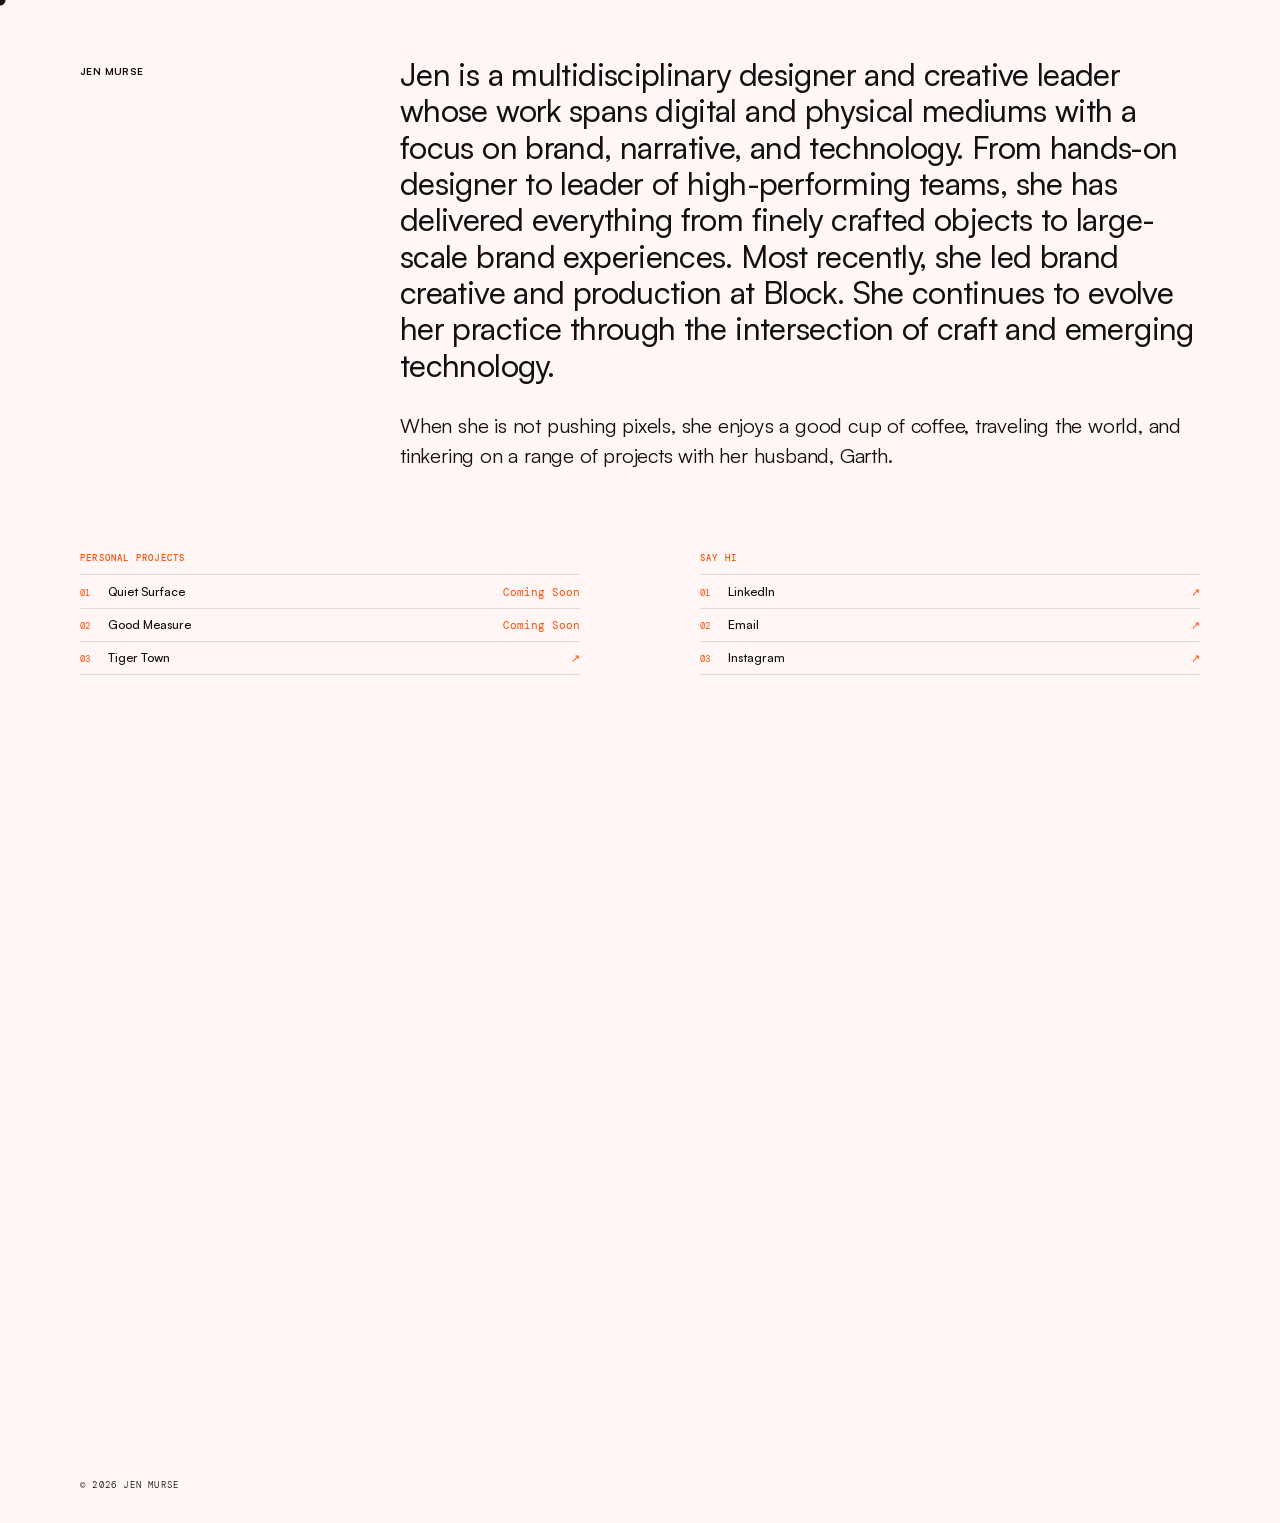
==== index.html @ f643391f "replace Good Measure link with Coming Soon Co-Authored-By: Claude Sonnet 4.6 <noreply@anthropic.com>" ====
<!DOCTYPE html>
<html lang="en">
<head>
  <meta charset="UTF-8">
  <meta name="viewport" content="width=device-width, initial-scale=1.0">
  <title>Jen Murse</title>
  <meta name="description" content="Jen Murse is a multidisciplinary designer and creative leader whose work spans digital and physical mediums with a focus on brand, narrative, and technology.">
  <meta property="og:title" content="Jen Murse - Multidisciplinary Designer & Creative Leader">
  <meta property="og:description" content="Multidisciplinary designer and creative leader whose work spans digital and physical mediums with a focus on brand, narrative, and technology.">
  <meta property="og:type" content="website">
  <meta property="og:image" content="https://jenmurse.com/OG_image_jen_murse.png">
  <meta property="og:image:width" content="1200">
  <meta property="og:image:height" content="630">
  <meta name="twitter:card" content="summary_large_image">
  <meta name="twitter:image" content="https://jenmurse.com/OG_image_jen_murse.png">
  <link rel="icon" type="image/svg+xml" href="/favicon.svg">
  <link rel="preconnect" href="https://fonts.googleapis.com">
  <link rel="preconnect" href="https://fonts.gstatic.com" crossorigin>
  <link href="https://fonts.googleapis.com/css2?family=DM+Sans:opsz,wght@9..40,300;9..40,400;9..40,500;9..40,700&family=DM+Mono:wght@400&display=swap" rel="stylesheet">
  <link href="https://api.fontshare.com/v2/css?f[]=satoshi@300,400,500,700&display=swap" rel="stylesheet">
  <link rel="stylesheet" href="/styles.css">
</head>
<body>

  <div id="cursor" aria-hidden="true"></div>

  <div class="page">

    <section class="hero-grid" aria-label="About">

      <div class="hero-left">
        <a href="/" class="wordmark" aria-label="Jen Murse — home">Jen Murse</a>
      </div>

      <div class="hero-right">
        <p class="hero-primary">Jen is a multidisciplinary designer and creative leader whose work spans digital and physical mediums with a focus on brand, narrative, and technology. From hands-on designer to leader of high-performing teams, she has delivered everything from finely crafted objects to large-scale brand experiences. Most recently, she led brand creative and production at <a href="https://block.xyz/" target="_blank" rel="noopener">Block</a>. She continues to evolve her practice through the intersection of craft and emerging technology.</p>
        <p class="hero-secondary">When she is not pushing pixels, she enjoys a good cup of coffee, traveling the world, and tinkering on a range of projects with her husband, Garth.</p>
      </div>

    </section>

    <div class="below-hero">

    <div class="list-grid" role="navigation" aria-label="Site sections">

      <div>
        <p class="list-label">Personal Projects</p>
        <hr class="div">
        <div class="li"><span class="n">01</span><span class="t">Quiet Surface</span><span class="s">Coming Soon</span></div>
        <div class="li"><span class="n">02</span><span class="t">Good Measure</span><span class="s">Coming Soon</span></div>
        <a class="li" href="https://www.tigertownlab.com/" target="_blank" rel="noopener"><span class="n">03</span><span class="t">Tiger Town</span><span class="s">↗</span></a>
      </div>

      <div>
        <p class="list-label">Say Hi</p>
        <hr class="div">
        <a class="li" href="https://www.linkedin.com/in/jenmurse/" target="_blank" rel="noopener"><span class="n">01</span><span class="t">LinkedIn</span><span class="s">↗</span></a>
        <a class="li" href="mailto:hello@jenmurse.com"><span class="n">02</span><span class="t">Email</span><span class="s">↗</span></a>
        <a class="li" href="https://www.instagram.com/jenmurse" target="_blank" rel="noopener"><span class="n">03</span><span class="t">Instagram</span><span class="s">↗</span></a>
      </div>

    </div>

    <div class="vid-block">
      <div class="vid-wrap" id="vid-wrap">

        <video id="vid" autoplay muted loop playsinline aria-hidden="true">
          <source src="jen-sizzle-2026.mp4" type="video/mp4">
        </video>

        <span class="vid-icon" id="vid-icon" aria-hidden="true"></span>

        <div class="vid-controls" aria-label="Video controls">
          <button class="vid-btn" id="btn-restart" aria-label="Restart video">↺ restart</button>
          <button class="vid-btn" id="btn-pause" aria-label="Pause video">pause</button>
        </div>

      </div>
    </div>

    </div>

    <footer>
      <span>© 2026 Jen Murse</span>
    </footer>

  </div>

  <script src="/main.js"></script>
</body>
</html>
---- styles.css ----
/* ── LOCAL FONT FALLBACKS ────────────────────────────── */
@font-face {
  font-family: 'Satoshi';
  src: url('/fonts/Satoshi/WEB/fonts/Satoshi-Variable.woff2') format('woff2'),
       url('/fonts/Satoshi/WEB/fonts/Satoshi-Variable.woff') format('woff');
  font-weight: 300 900;
  font-style: normal;
  font-display: swap;
}

@font-face {
  font-family: 'DM Sans';
  src: url('/fonts/DM_Sans/DMSans-VariableFont_opsz,wght.ttf') format('truetype');
  font-weight: 100 1000;
  font-style: normal;
  font-display: swap;
}

@font-face {
  font-family: 'DM Mono';
  src: url('/fonts/DM_Mono/DMMono-Regular.ttf') format('truetype');
  font-weight: 400;
  font-style: normal;
  font-display: swap;
}

/* ── THEME ───────────────────────────────────────────── */
:root {
  --bg:     #fff6f5;
  --text:   #111111;
  --accent: #ff4f00;
  --sub:    rgba(17,17,17,0.4);
  --border: rgba(17,17,17,0.12);
}

/* ── RESET ──────────────────────────────────────────── */
*, *::before, *::after { box-sizing: border-box; margin: 0; padding: 0; }

html {
  --font-sans: 'Satoshi', sans-serif;
  --font-mono: 'DM Mono', monospace;
  --w-scale:    0.75;
  --w-tracking: 0.04em;
  --w-weight:   700;
  --w-lh:       1.2;
  --h-scale:    0.95;
  --h-tracking: -0.02em;
  --h-weight:   450;
  --h-lh:       1.15;
  --s-scale:    1.2;
  --s-tracking: -0.01em;
  --s-weight:   400;
  --s-lh:       1.5;
  --list-scale:   0.9;
  --list-weight:  500;
  --label-scale:  1;
  --label-weight: 500;
  --copy-weight:  300;
}

body {
  background: var(--bg);
  color: var(--text);
  font-family: var(--font-sans);
  -webkit-font-smoothing: antialiased;
  cursor: none;
  min-height: 100vh;
  overflow-x: hidden;
}

a { color: inherit; text-decoration: none; }

/* ── CURSOR ─────────────────────────────────────────── */
#cursor {
  position: fixed;
  width: 11px; height: 11px;
  border-radius: 50%;
  background: var(--text);
  pointer-events: none;
  z-index: 9999;
  transform: translate(-50%, -50%);
  transition: background 0.18s, width 0.22s, height 0.22s;
}
#cursor.on-link {
  width: 32px; height: 32px;
  background: var(--accent);
  mix-blend-mode: multiply;
}

/* ── PAGE ───────────────────────────────────────────── */
.page {
  max-width: 1200px;
  margin: 0 auto;
  padding: 56px 40px 32px;
}

/* ── HERO GRID ──────────────────────────────────────── */
.hero-grid {
  display: grid;
  grid-template-columns: 240px 1fr;
  gap: 0 80px;
  align-items: start;
  margin-bottom: 80px;
}

.hero-left { padding-top: 0.1em; }

.wordmark {
  font-size: calc(0.85rem * var(--w-scale));
  font-weight: var(--w-weight);
  letter-spacing: var(--w-tracking);
  line-height: var(--w-lh);
  text-transform: uppercase;
}

.hero-right {
  display: flex;
  flex-direction: column;
  gap: 28px;
}

.hero-primary {
  font-size: calc(clamp(1.5rem, 2.6vw, 3rem) * var(--h-scale));
  font-weight: var(--h-weight);
  line-height: var(--h-lh);
  letter-spacing: var(--h-tracking);
}

.hero-secondary {
  font-size: calc(1.05rem * var(--s-scale));
  font-weight: var(--s-weight);
  line-height: var(--s-lh);
  letter-spacing: var(--s-tracking);
}

/* ── VIDEO (full-bleed) ─────────────────────────────── */
.vid-block { margin-top: 56px; }

.vid-wrap {
  position: relative;
  cursor: pointer;
  width: 100vw;
  left: 50%;
  transform: translateX(-50%);
}

.vid-wrap video {
  width: 100%;
  aspect-ratio: 16 / 9;
  display: block;
  object-fit: cover;
}

.vid-icon {
  position: absolute;
  top: 50%; left: 50%;
  transform: translate(-50%, -50%);
  font-family: var(--font-mono);
  font-size: 11px;
  letter-spacing: 0.12em;
  text-transform: uppercase;
  color: #fff;
  background: rgba(0,0,0,0.35);
  padding: 6px 12px;
  pointer-events: none;
  opacity: 0;
  transition: opacity 0.25s;
  z-index: 2;
}
.vid-icon.flash { opacity: 1; }

.vid-controls {
  position: absolute;
  bottom: 20px;
  right: 20px;
  display: flex;
  align-items: center;
  gap: 10px;
  opacity: 0;
  transition: opacity 0.25s;
  z-index: 3;
}
.vid-wrap:hover .vid-controls { opacity: 1; }

.vid-btn {
  font-family: var(--font-mono);
  font-size: 10px;
  letter-spacing: 0.12em;
  text-transform: uppercase;
  color: #fff;
  background: rgba(0,0,0,0.4);
  border: none;
  padding: 5px 10px;
  cursor: pointer;
  transition: background 0.15s;
  line-height: 1;
}
.vid-btn:hover { background: rgba(0,0,0,0.65); }

/* ── LISTS ──────────────────────────────────────────── */
.list-grid {
  display: grid;
  grid-template-columns: 1fr 1fr;
  gap: 0 120px;
  align-items: start;
}

.list-label {
  font-family: var(--font-mono);
  font-size: calc(0.58rem * var(--label-scale));
  font-weight: var(--label-weight);
  letter-spacing: 0.13em;
  text-transform: uppercase;
  color: var(--accent);
  margin-bottom: 10px;
}

hr.div {
  border: none;
  border-top: 1px solid var(--border);
  margin-bottom: 1px;
}

.li {
  display: flex;
  align-items: baseline;
  gap: 12px;
  padding: 8px 0;
  border-bottom: 1px solid var(--border);
}

.n {
  font-family: var(--font-mono);
  font-size: calc(0.57rem * var(--label-scale));
  color: var(--accent);
  min-width: 16px;
  flex-shrink: 0;
  transition: opacity 0.12s;
}

.t {
  font-size: calc(0.85rem * var(--list-scale));
  font-weight: var(--list-weight);
  flex: 1;
  transition: opacity 0.12s;
}

.s {
  font-family: var(--font-mono);
  font-size: calc(0.7rem * var(--label-scale));
  color: var(--accent);
  flex-shrink: 0;
}

a.li:hover .t,
a.li:hover .n,
a.li:hover .s { opacity: 0.6; }

/* ── FOOTER ─────────────────────────────────────────── */
footer {
  margin-top: 28px;
  display: flex;
}

footer span {
  font-family: var(--font-mono);
  font-size: calc(0.58rem * var(--label-scale));
  font-weight: var(--copy-weight);
  letter-spacing: 0.13em;
  text-transform: uppercase;
  color: var(--text);
}

/* ── MOBILE ─────────────────────────────────────────── */
@media (pointer: coarse) {
  #cursor { display: none; }
  body { cursor: auto; }
}

@media (max-width: 680px) {
  .page { padding: 28px 28px 48px; }
  .hero-grid {
    grid-template-columns: 1fr;
    gap: 40px 0;
    margin-bottom: 42px;
  }
  .hero-secondary {
    font-size: calc(1.05rem * var(--s-scale) * 0.77);
    line-height: 1.35;
  }
  .list-grid { grid-template-columns: 1fr; gap: 40px 0; }
  .below-hero { display: flex; flex-direction: column; }
  .vid-block { order: -1; margin-top: 0; }
  .list-grid { margin-top: 36px; }
  footer { margin-top: 44px; }
}
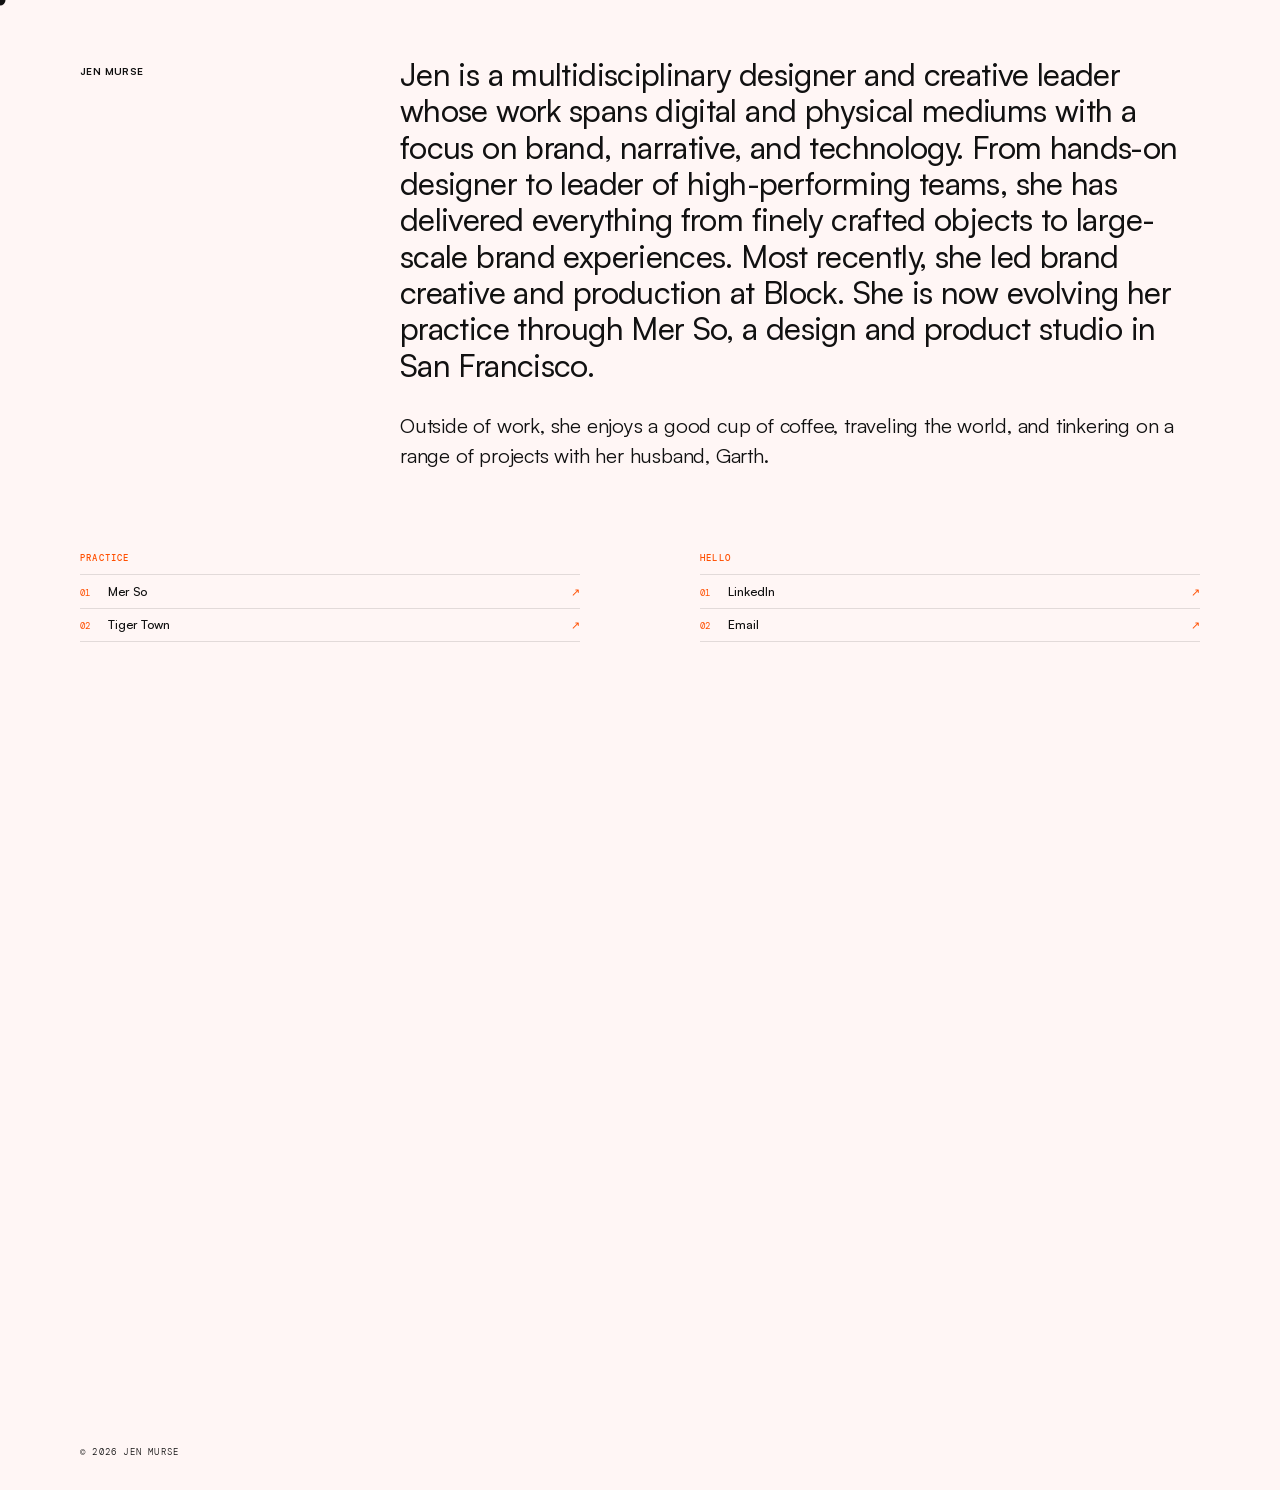
==== commit 90339c66: "update bio, practice links, and nav labels Co-Authored-By: Claude Sonnet 4.6 <noreply@anthropic.com>" ====
--- a/index.html
+++ b/index.html
@@ -33,8 +33,8 @@
       </div>
 
       <div class="hero-right">
-        <p class="hero-primary">Jen is a multidisciplinary designer and creative leader whose work spans digital and physical mediums with a focus on brand, narrative, and technology. From hands-on designer to leader of high-performing teams, she has delivered everything from finely crafted objects to large-scale brand experiences. Most recently, she led brand creative and production at <a href="https://block.xyz/" target="_blank" rel="noopener">Block</a>. She continues to evolve her practice through the intersection of craft and emerging technology.</p>
-        <p class="hero-secondary">When she is not pushing pixels, she enjoys a good cup of coffee, traveling the world, and tinkering on a range of projects with her husband, Garth.</p>
+        <p class="hero-primary">Jen is a multidisciplinary designer and creative leader whose work spans digital and physical mediums with a focus on brand, narrative, and technology. From hands-on designer to leader of high-performing teams, she has delivered everything from finely crafted objects to large-scale brand experiences. Most recently, she led brand creative and production at <a href="https://block.xyz/" target="_blank" rel="noopener">Block</a>. She is now evolving her practice through <a href="https://www.mersostudio.com/" target="_blank" rel="noopener">Mer So</a>, a design and product studio in San Francisco.</p>
+        <p class="hero-secondary">Outside of work, she enjoys a good cup of coffee, traveling the world, and tinkering on a range of projects with her husband, Garth.</p>
       </div>
 
     </section>
@@ -44,19 +44,17 @@
     <div class="list-grid" role="navigation" aria-label="Site sections">
 
       <div>
-        <p class="list-label">Personal Projects</p>
+        <p class="list-label">Practice</p>
         <hr class="div">
-        <div class="li"><span class="n">01</span><span class="t">Quiet Surface</span><span class="s">Coming Soon</span></div>
-        <div class="li"><span class="n">02</span><span class="t">Good Measure</span><span class="s">Coming Soon</span></div>
-        <a class="li" href="https://www.tigertownlab.com/" target="_blank" rel="noopener"><span class="n">03</span><span class="t">Tiger Town</span><span class="s">↗</span></a>
+        <a class="li" href="https://www.mersostudio.com/" target="_blank" rel="noopener"><span class="n">01</span><span class="t">Mer So</span><span class="s">↗</span></a>
+        <a class="li" href="https://www.tigertownlab.com/" target="_blank" rel="noopener"><span class="n">02</span><span class="t">Tiger Town</span><span class="s">↗</span></a>
       </div>
 
       <div>
-        <p class="list-label">Say Hi</p>
+        <p class="list-label">Hello</p>
         <hr class="div">
         <a class="li" href="https://www.linkedin.com/in/jenmurse/" target="_blank" rel="noopener"><span class="n">01</span><span class="t">LinkedIn</span><span class="s">↗</span></a>
         <a class="li" href="mailto:hello@jenmurse.com"><span class="n">02</span><span class="t">Email</span><span class="s">↗</span></a>
-        <a class="li" href="https://www.instagram.com/jenmurse" target="_blank" rel="noopener"><span class="n">03</span><span class="t">Instagram</span><span class="s">↗</span></a>
       </div>
 
     </div>
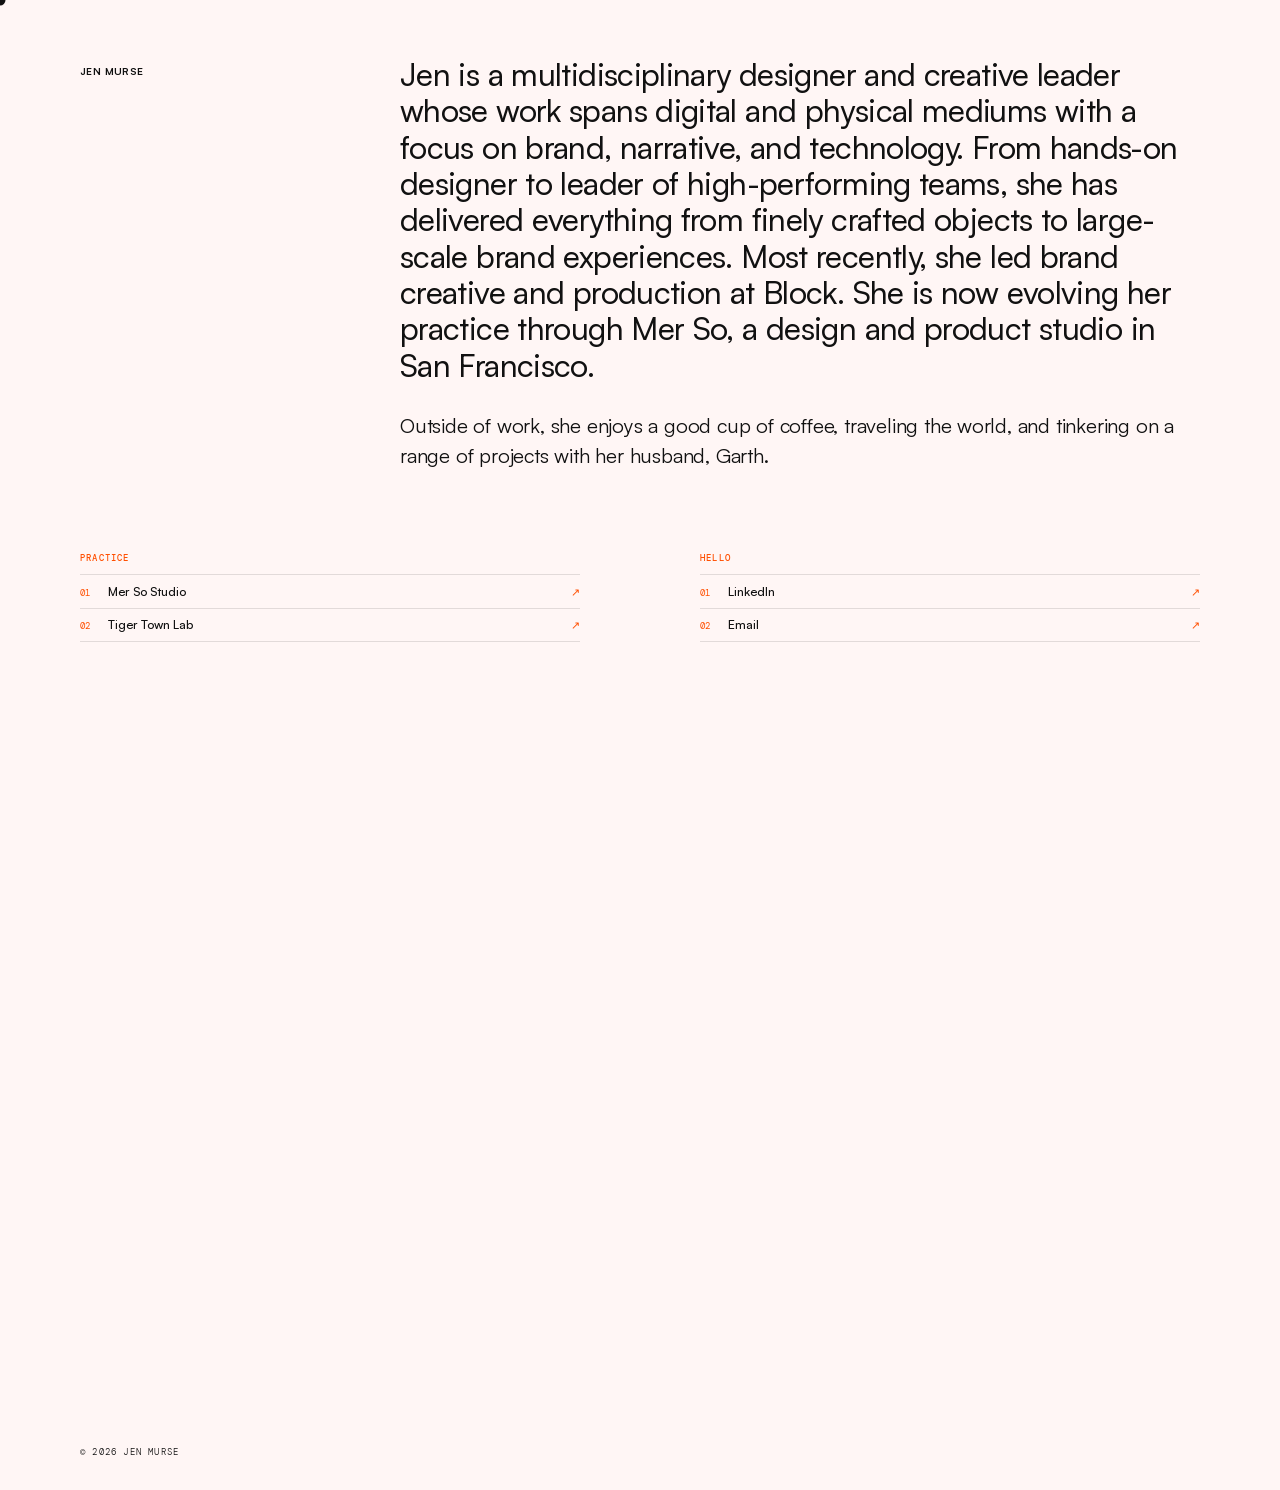
==== commit 3a4bc9c2: "update practice link labels to full names Co-Authored-By: Claude Sonnet 4.6 <noreply@anthropic.com>" ====
--- a/index.html
+++ b/index.html
@@ -46,8 +46,8 @@
       <div>
         <p class="list-label">Practice</p>
         <hr class="div">
-        <a class="li" href="https://www.mersostudio.com/" target="_blank" rel="noopener"><span class="n">01</span><span class="t">Mer So</span><span class="s">↗</span></a>
-        <a class="li" href="https://www.tigertownlab.com/" target="_blank" rel="noopener"><span class="n">02</span><span class="t">Tiger Town</span><span class="s">↗</span></a>
+        <a class="li" href="https://www.mersostudio.com/" target="_blank" rel="noopener"><span class="n">01</span><span class="t">Mer So Studio</span><span class="s">↗</span></a>
+        <a class="li" href="https://www.tigertownlab.com/" target="_blank" rel="noopener"><span class="n">02</span><span class="t">Tiger Town Lab</span><span class="s">↗</span></a>
       </div>
 
       <div>
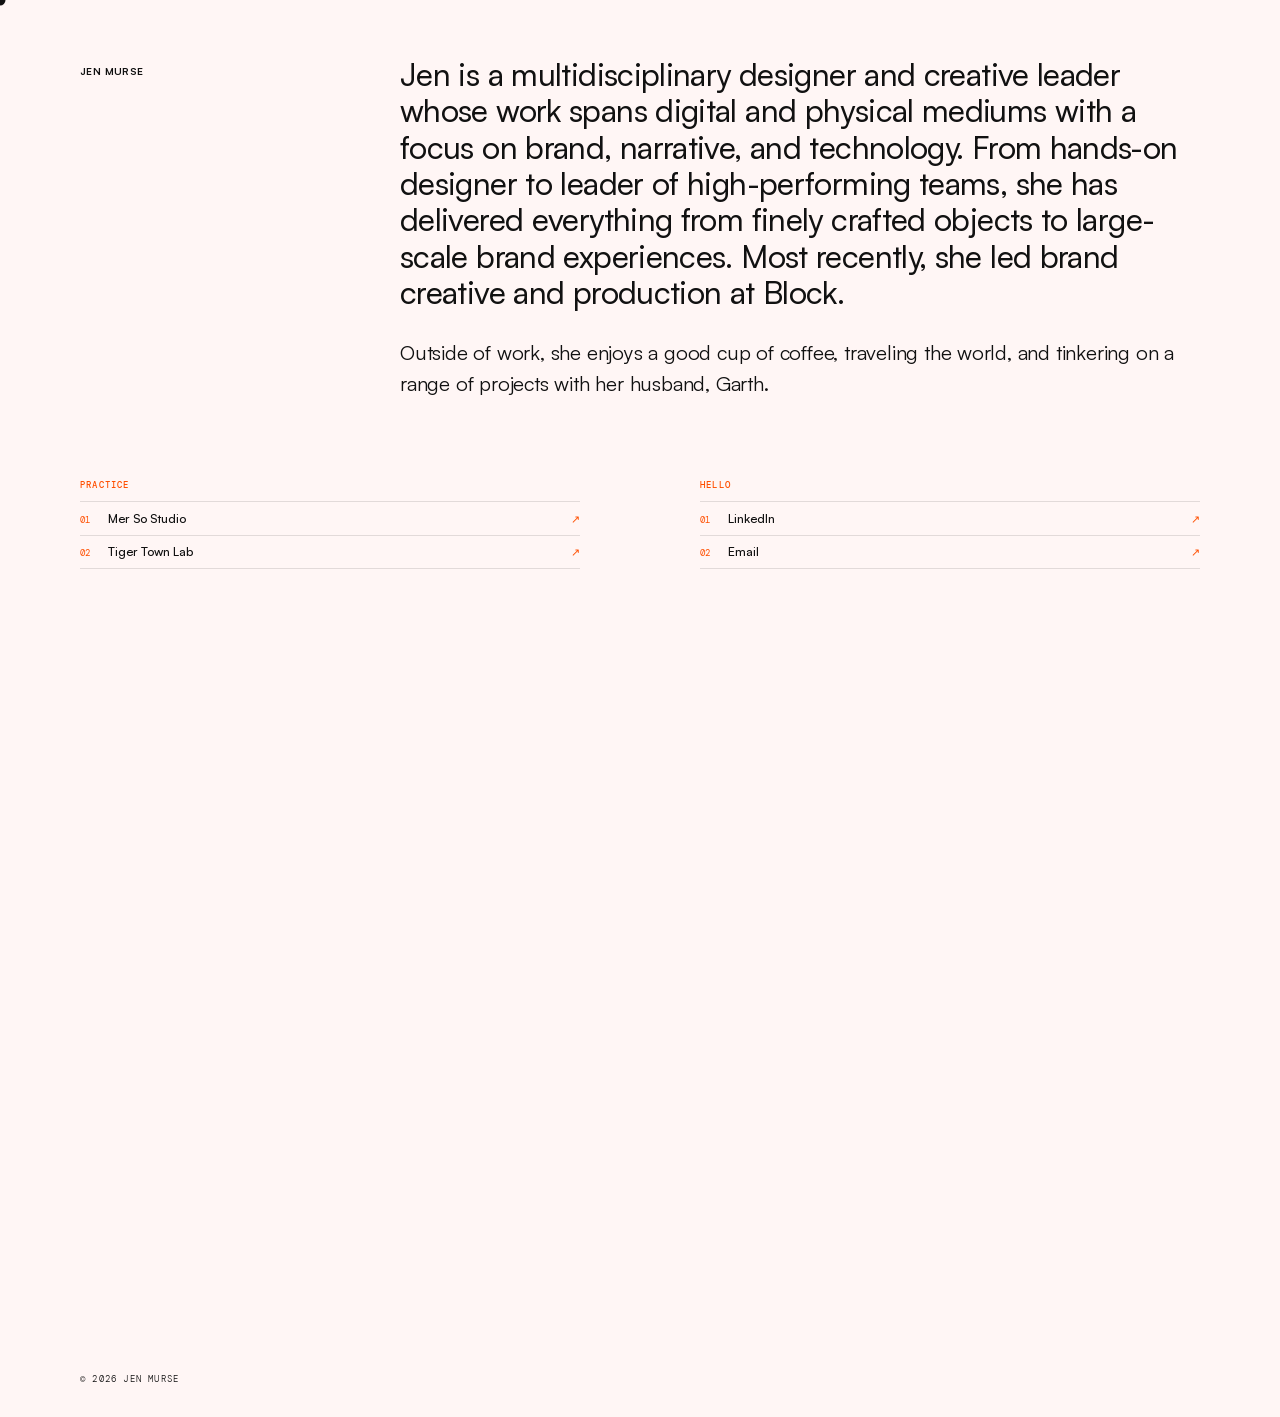
==== commit 2caeb7ea: "remove Mer So sentence from bio Co-Authored-By: Claude Sonnet 4.6 <noreply@anthropic.com>" ====
--- a/index.html
+++ b/index.html
@@ -33,7 +33,7 @@
       </div>
 
       <div class="hero-right">
-        <p class="hero-primary">Jen is a multidisciplinary designer and creative leader whose work spans digital and physical mediums with a focus on brand, narrative, and technology. From hands-on designer to leader of high-performing teams, she has delivered everything from finely crafted objects to large-scale brand experiences. Most recently, she led brand creative and production at <a href="https://block.xyz/" target="_blank" rel="noopener">Block</a>. She is now evolving her practice through <a href="https://www.mersostudio.com/" target="_blank" rel="noopener">Mer So</a>, a design and product studio in San Francisco.</p>
+        <p class="hero-primary">Jen is a multidisciplinary designer and creative leader whose work spans digital and physical mediums with a focus on brand, narrative, and technology. From hands-on designer to leader of high-performing teams, she has delivered everything from finely crafted objects to large-scale brand experiences. Most recently, she led brand creative and production at <a href="https://block.xyz/" target="_blank" rel="noopener">Block</a>.</p>
         <p class="hero-secondary">Outside of work, she enjoys a good cup of coffee, traveling the world, and tinkering on a range of projects with her husband, Garth.</p>
       </div>
 
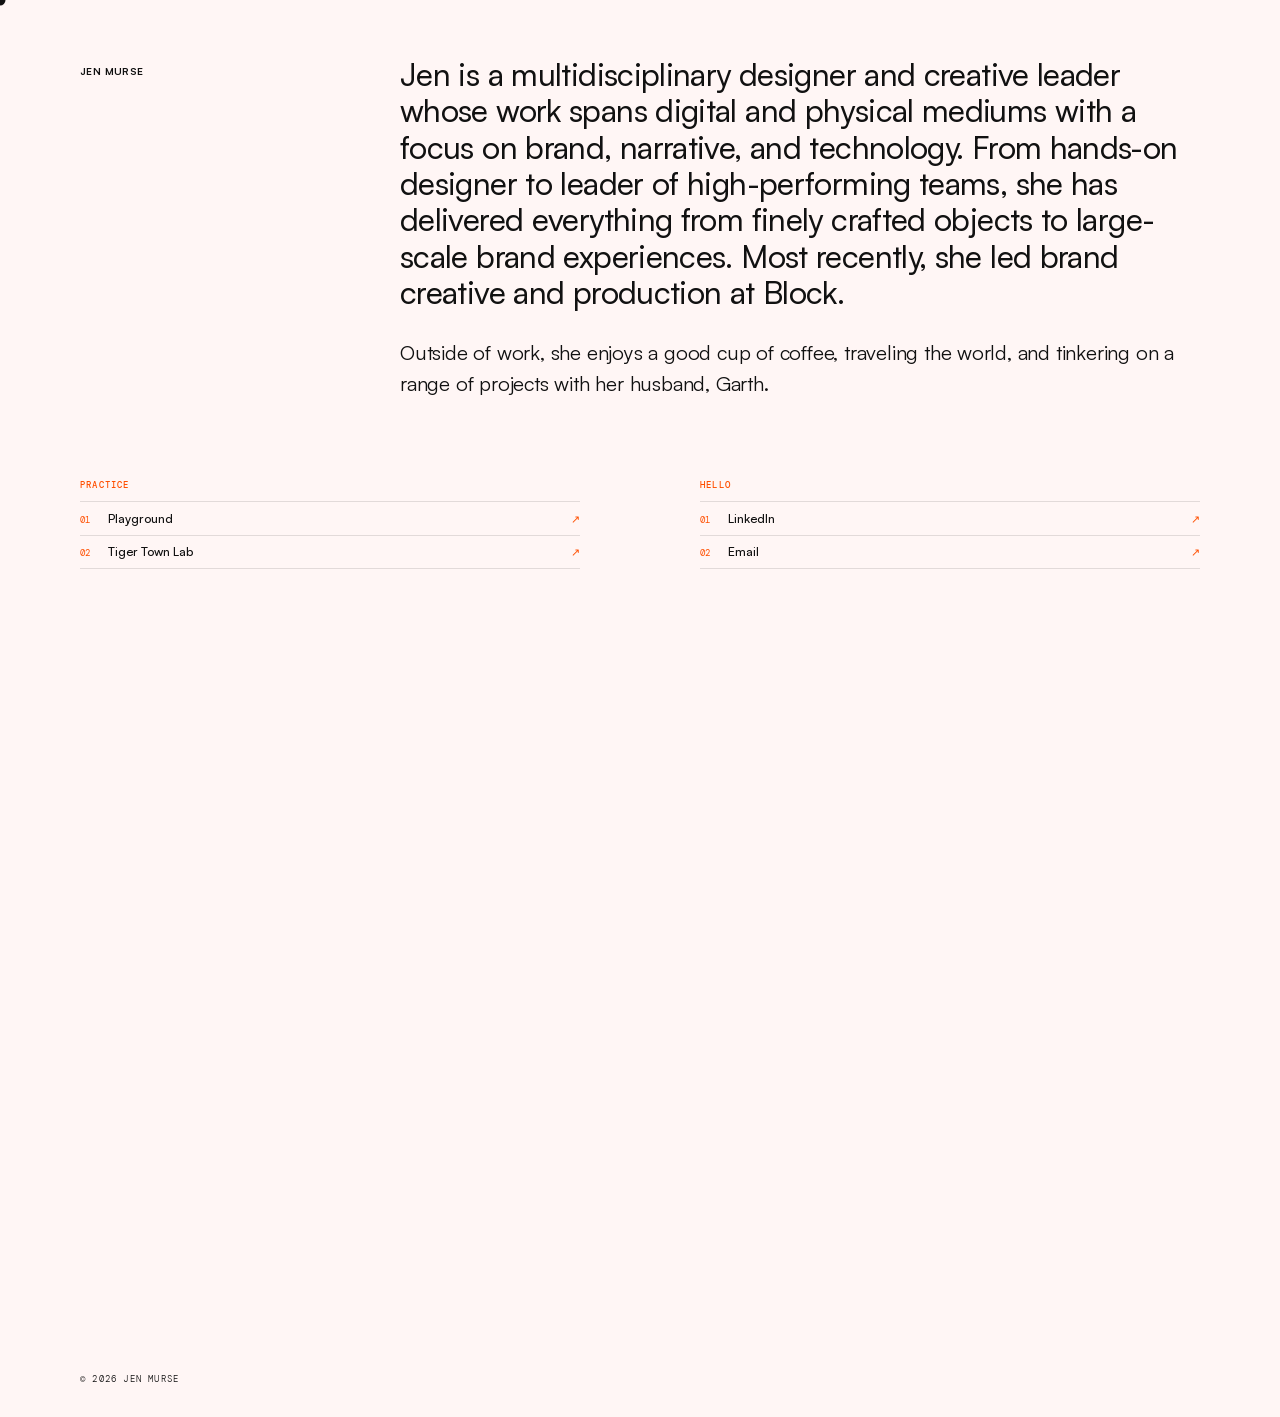
==== commit c3c40a28: "Playground: a section for experiments, with Cobo Visuals as its first case study Home page: Playgrou" ====
--- a/index.html
+++ b/index.html
@@ -46,7 +46,7 @@
       <div>
         <p class="list-label">Practice</p>
         <hr class="div">
-        <a class="li" href="https://www.mersostudio.com/" target="_blank" rel="noopener"><span class="n">01</span><span class="t">Mer So Studio</span><span class="s">↗</span></a>
+        <a class="li" href="/playground/"><span class="n">01</span><span class="t">Playground</span><span class="s">↗</span></a>
         <a class="li" href="https://www.tigertownlab.com/" target="_blank" rel="noopener"><span class="n">02</span><span class="t">Tiger Town Lab</span><span class="s">↗</span></a>
       </div>
 
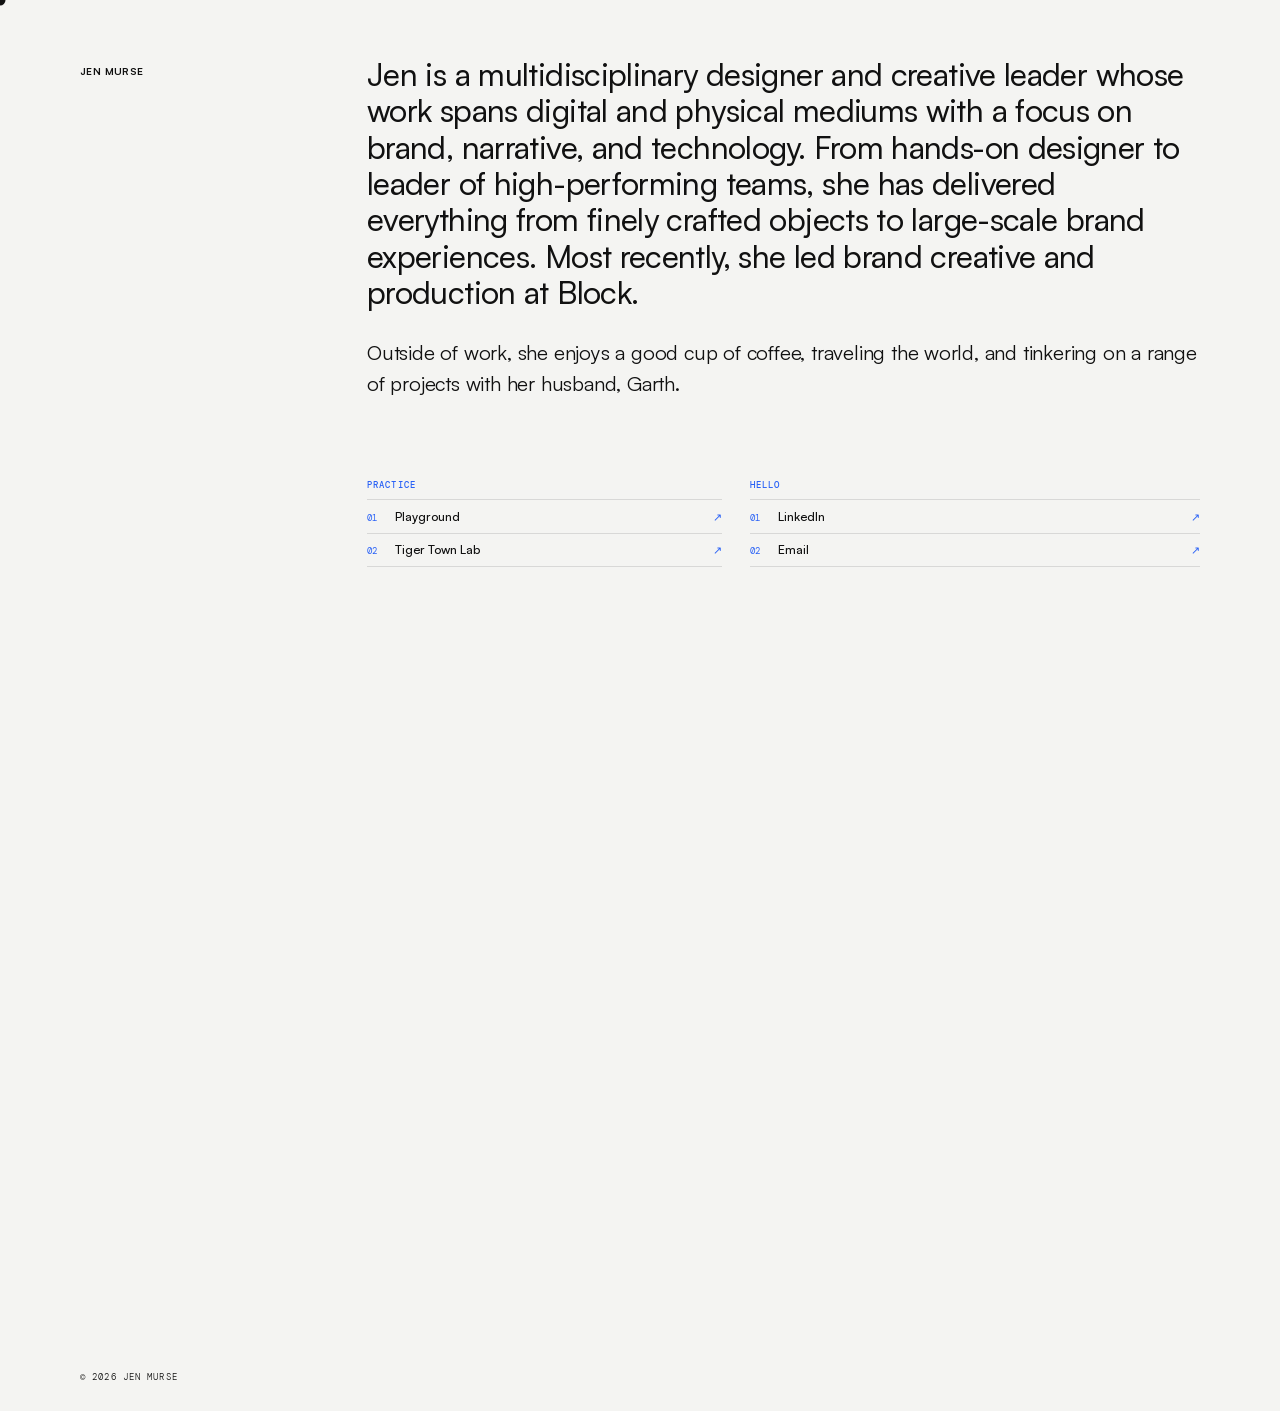
==== commit c0124853: "Page transitions: pages crossfade; Playground and project names glide between pages Co-Authored-By: " ====
--- a/index.html
+++ b/index.html
@@ -46,7 +46,7 @@
       <div>
         <p class="list-label">Practice</p>
         <hr class="div">
-        <a class="li" href="/playground/"><span class="n">01</span><span class="t">Playground</span><span class="s">↗</span></a>
+        <a class="li" href="/playground/"><span class="n">01</span><span class="t" style="view-transition-name: pg-word">Playground</span><span class="s">↗</span></a>
         <a class="li" href="https://www.tigertownlab.com/" target="_blank" rel="noopener"><span class="n">02</span><span class="t">Tiger Town Lab</span><span class="s">↗</span></a>
       </div>
 
--- a/styles.css
+++ b/styles.css
@@ -26,11 +26,31 @@
 
 /* ── THEME ───────────────────────────────────────────── */
 :root {
-  --bg:     #fff6f5;
+  --bg:     #f4f4f2;   /* stone: the same neutral as mersostudio.com */
   --text:   #111111;
-  --accent: #ff4f00;
+  --accent: #2961F6;   /* the Mer So blue: one accent across both sites */
   --sub:    rgba(17,17,17,0.4);
   --border: rgba(17,17,17,0.12);
+  --hairline: transparent;   /* media frames carry no outline: the screens hold their own edge on stone */
+  --media-bg: #000;
+
+  /* spacing: one scale for every page, each step about 1.4× the last. Use these, never a loose px value */
+  --space-4:   4px;
+  --space-8:   8px;
+  --space-12:  12px;
+  --space-16:  16px;
+  --space-20:  20px;
+  --space-28:  28px;
+  --space-40:  40px;
+  --space-56:  56px;
+  --space-80:  80px;
+  --space-120: 120px;
+
+  /* the grid every page hangs on: twelve columns. Labels take the first three, content the other nine.
+     Place things on its lines (grid-column: 1 / 4, 4 / -1, …), never by a loose width */
+  --grid:     repeat(12, minmax(0, 1fr));
+  --gutter:   var(--space-28);
+  --measure:  62ch;
 }
 
 /* ── RESET ──────────────────────────────────────────── */
@@ -56,6 +76,14 @@
   --label-scale:  1;
   --label-weight: 500;
   --copy-weight:  300;
+
+  /* type sizes: every piece of text uses one of these */
+  --fs-label: calc(0.58rem * var(--label-scale));   /* mono labels, numbers, footer */
+  --fs-mono:  calc(0.7rem * var(--label-scale));    /* mono controls and arrows */
+  --fs-list:  calc(0.85rem * var(--list-scale));    /* list items, captions, small copy */
+  --fs-secondary: calc(1.05rem * var(--s-scale));
+  --fs-primary:   calc(clamp(1.5rem, 2.6vw, 3rem) * var(--h-scale));
+  --mono-tracking: 0.12em;
 }
 
 body {
@@ -67,8 +95,16 @@
   min-height: 100vh;
   overflow-x: hidden;
 }
+/* links and buttons keep the site's dot too: browsers give them the system hand by default */
+a, button { cursor: inherit; }
 
 a { color: inherit; text-decoration: none; }
+
+/* text for screen readers only */
+.visually-hidden { position: absolute; width: 1px; height: 1px; overflow: hidden; clip-path: inset(50%); white-space: nowrap; }
+
+/* one focus ring everywhere, shown for the keyboard only */
+:focus-visible { outline: 1px solid var(--text); outline-offset: var(--space-4); }
 
 /* ── CURSOR ─────────────────────────────────────────── */
 #cursor {
@@ -91,21 +127,22 @@
 .page {
   max-width: 1200px;
   margin: 0 auto;
-  padding: 56px 40px 32px;
+  padding: var(--space-56) var(--space-40) var(--space-28);
 }
 
 /* ── HERO GRID ──────────────────────────────────────── */
 .hero-grid {
   display: grid;
-  grid-template-columns: 240px 1fr;
-  gap: 0 80px;
+  grid-template-columns: var(--grid);
+  gap: 0 var(--gutter);
   align-items: start;
-  margin-bottom: 80px;
-}
-
-.hero-left { padding-top: 0.1em; }
-
-.wordmark {
+  margin-bottom: var(--space-80);
+}
+
+/* the label column, and the content beside it */
+.hero-left { grid-column: 1 / 4; padding-top: 0.1em; }
+
+.wordmark, .crumb {
   font-size: calc(0.85rem * var(--w-scale));
   font-weight: var(--w-weight);
   letter-spacing: var(--w-tracking);
@@ -114,31 +151,38 @@
 }
 
 .hero-right {
+  grid-column: 4 / -1;
   display: flex;
   flex-direction: column;
-  gap: 28px;
-}
+  gap: var(--space-28);
+}
+
+/* a title with its one-line subtitle, held closer together than the paragraphs around them */
+.hero-title { display: flex; flex-direction: column; gap: var(--space-4); }
 
 .hero-primary {
-  font-size: calc(clamp(1.5rem, 2.6vw, 3rem) * var(--h-scale));
+  font-size: var(--fs-primary);
   font-weight: var(--h-weight);
   line-height: var(--h-lh);
   letter-spacing: var(--h-tracking);
 }
 
-.hero-secondary {
-  font-size: calc(1.05rem * var(--s-scale));
+/* no one-word last lines in headings and prose (text-wrap: Chrome 117+, Safari 26+; elsewhere it just wraps) */
+.hero-primary, .hero-secondary, .prose p { text-wrap: pretty; }
+
+.hero-secondary, .prose p {
+  font-size: var(--fs-secondary);
   font-weight: var(--s-weight);
   line-height: var(--s-lh);
   letter-spacing: var(--s-tracking);
 }
 
 /* ── VIDEO (full-bleed) ─────────────────────────────── */
-.vid-block { margin-top: 56px; }
+.vid-block { margin-top: var(--space-56); }
 
 .vid-wrap {
   position: relative;
-  cursor: pointer;
+  cursor: inherit;  /* the site's dot, not the system hand (auto again where the dot is off) */
   width: 100vw;
   left: 50%;
   transform: translateX(-50%);
@@ -156,12 +200,12 @@
   top: 50%; left: 50%;
   transform: translate(-50%, -50%);
   font-family: var(--font-mono);
-  font-size: 11px;
-  letter-spacing: 0.12em;
+  font-size: var(--fs-mono);
+  letter-spacing: var(--mono-tracking);
   text-transform: uppercase;
   color: #fff;
   background: rgba(0,0,0,0.35);
-  padding: 6px 12px;
+  padding: var(--space-8) var(--space-12);
   pointer-events: none;
   opacity: 0;
   transition: opacity 0.25s;
@@ -171,11 +215,11 @@
 
 .vid-controls {
   position: absolute;
-  bottom: 20px;
-  right: 20px;
+  bottom: var(--space-20);
+  right: var(--space-20);
   display: flex;
   align-items: center;
-  gap: 10px;
+  gap: var(--space-8);
   opacity: 0;
   transition: opacity 0.25s;
   z-index: 3;
@@ -184,35 +228,38 @@
 
 .vid-btn {
   font-family: var(--font-mono);
-  font-size: 10px;
-  letter-spacing: 0.12em;
+  font-size: var(--fs-mono);
+  letter-spacing: var(--mono-tracking);
   text-transform: uppercase;
   color: #fff;
   background: rgba(0,0,0,0.4);
   border: none;
-  padding: 5px 10px;
-  cursor: pointer;
+  padding: var(--space-4) var(--space-8);
+  cursor: inherit;  /* the site's dot, not the system hand (auto again where the dot is off) */
   transition: background 0.15s;
   line-height: 1;
 }
 .vid-btn:hover { background: rgba(0,0,0,0.65); }
 
 /* ── LISTS ──────────────────────────────────────────── */
+/* the lists sit under the hero text, splitting its nine columns four and five */
 .list-grid {
   display: grid;
-  grid-template-columns: 1fr 1fr;
-  gap: 0 120px;
+  grid-template-columns: var(--grid);
+  gap: 0 var(--gutter);
   align-items: start;
 }
+.list-grid > :first-child { grid-column: 4 / 8; }
+.list-grid > :last-child  { grid-column: 8 / -1; }
 
 .list-label {
   font-family: var(--font-mono);
-  font-size: calc(0.58rem * var(--label-scale));
+  font-size: var(--fs-label);
   font-weight: var(--label-weight);
-  letter-spacing: 0.13em;
+  letter-spacing: var(--mono-tracking);
   text-transform: uppercase;
   color: var(--accent);
-  margin-bottom: 10px;
+  margin-bottom: var(--space-8);
 }
 
 hr.div {
@@ -224,22 +271,22 @@
 .li {
   display: flex;
   align-items: baseline;
-  gap: 12px;
-  padding: 8px 0;
+  gap: var(--space-12);
+  padding: var(--space-8) 0;
   border-bottom: 1px solid var(--border);
 }
 
 .n {
   font-family: var(--font-mono);
-  font-size: calc(0.57rem * var(--label-scale));
+  font-size: var(--fs-label);
   color: var(--accent);
-  min-width: 16px;
+  min-width: var(--space-16);
   flex-shrink: 0;
   transition: opacity 0.12s;
 }
 
 .t {
-  font-size: calc(0.85rem * var(--list-scale));
+  font-size: var(--fs-list);
   font-weight: var(--list-weight);
   flex: 1;
   transition: opacity 0.12s;
@@ -247,7 +294,7 @@
 
 .s {
   font-family: var(--font-mono);
-  font-size: calc(0.7rem * var(--label-scale));
+  font-size: var(--fs-mono);
   color: var(--accent);
   flex-shrink: 0;
 }
@@ -258,15 +305,15 @@
 
 /* ── FOOTER ─────────────────────────────────────────── */
 footer {
-  margin-top: 28px;
+  margin-top: var(--space-28);
   display: flex;
 }
 
 footer span {
   font-family: var(--font-mono);
-  font-size: calc(0.58rem * var(--label-scale));
+  font-size: var(--fs-label);
   font-weight: var(--copy-weight);
-  letter-spacing: 0.13em;
+  letter-spacing: var(--mono-tracking);
   text-transform: uppercase;
   color: var(--text);
 }
@@ -278,19 +325,34 @@
 }
 
 @media (max-width: 680px) {
-  .page { padding: 28px 28px 48px; }
+  html { --fs-secondary: calc(1.05rem * var(--s-scale) * 0.77); }
+  .page { padding: var(--space-28) var(--space-28) var(--space-40); }
   .hero-grid {
     grid-template-columns: 1fr;
-    gap: 40px 0;
-    margin-bottom: 42px;
+    gap: var(--space-40) 0;
+    margin-bottom: var(--space-40);
   }
-  .hero-secondary {
-    font-size: calc(1.05rem * var(--s-scale) * 0.77);
-    line-height: 1.35;
-  }
-  .list-grid { grid-template-columns: 1fr; gap: 40px 0; }
+  .hero-left, .hero-right, .list-grid > :first-child, .list-grid > :last-child { grid-column: 1 / -1; }
+  .hero-secondary, .prose p { line-height: 1.35; }
+  .list-grid { grid-template-columns: 1fr; gap: var(--space-40) 0; }
   .below-hero { display: flex; flex-direction: column; }
   .vid-block { order: -1; margin-top: 0; }
-  .list-grid { margin-top: 36px; }
-  footer { margin-top: 44px; }
-}
+  .list-grid { margin-top: var(--space-40); }
+  footer { margin-top: var(--space-40); }
+}
+
+/* ── PAGE TO PAGE ──
+   Moving between pages crossfades instead of cutting. What both pages share travels on its own: the wordmark stays put,
+   Playground rises from the landing list into the crumb, and a project's name glides from its row to the top of its page
+   (each pair carries the same view-transition-name). Browsers without it just load the page */
+@view-transition { navigation: auto; }
+.wordmark { view-transition-name: wordmark; }
+.crumb { view-transition-name: pg-word; }
+::view-transition-old(root) { animation: vt-out .25s cubic-bezier(.4,0,1,1) both; }
+::view-transition-new(root) { animation: vt-in .45s cubic-bezier(.2,0,0,1) .05s both; }
+::view-transition-group(*) { animation-duration: .55s; animation-timing-function: cubic-bezier(.2,0,0,1); }
+@keyframes vt-out { to { opacity: 0; } }
+@keyframes vt-in { from { opacity: 0; transform: translateY(12px); } }
+@media (prefers-reduced-motion: reduce) {
+  ::view-transition-group(*), ::view-transition-old(*), ::view-transition-new(*) { animation: none !important; }
+}
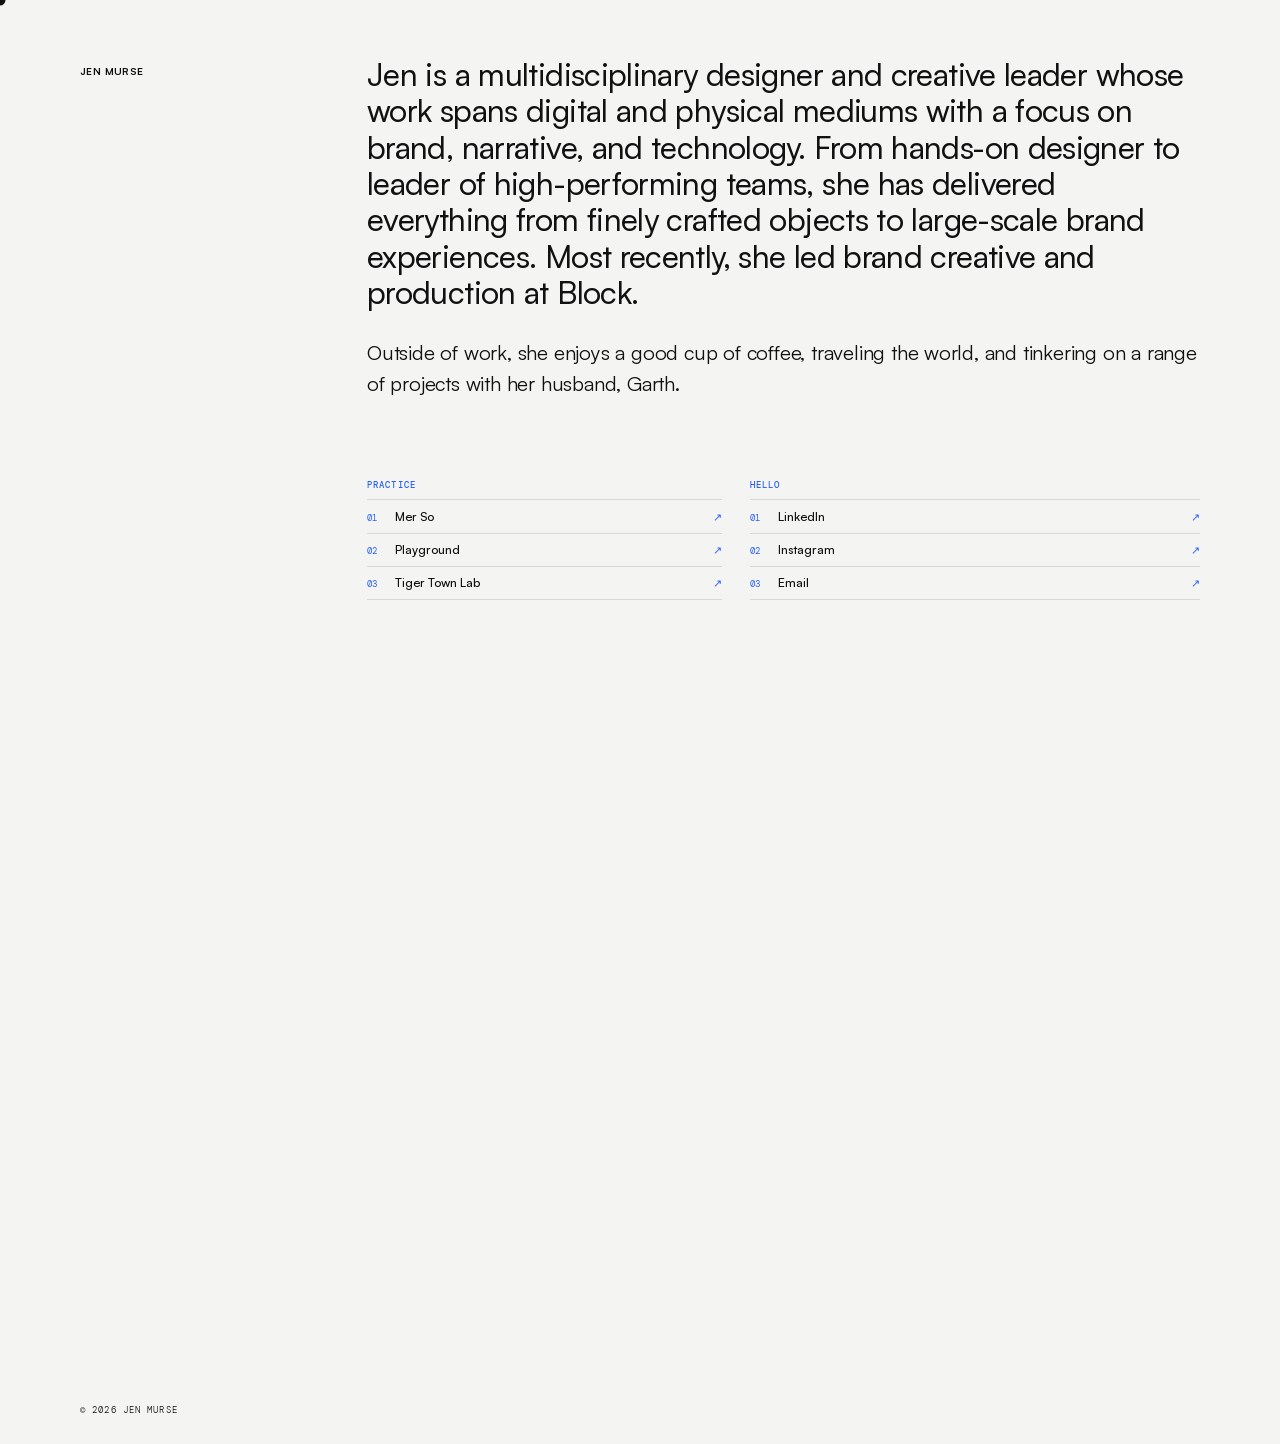
==== commit f6bcb6c6: "Home: Mer So at the top of Practice, Instagram in Hello Co-Authored-By: Claude Opus 5.5 <noreply@ant" ====
--- a/index.html
+++ b/index.html
@@ -46,15 +46,17 @@
       <div>
         <p class="list-label">Practice</p>
         <hr class="div">
-        <a class="li" href="/playground/"><span class="n">01</span><span class="t" style="view-transition-name: pg-word">Playground</span><span class="s">↗</span></a>
-        <a class="li" href="https://www.tigertownlab.com/" target="_blank" rel="noopener"><span class="n">02</span><span class="t">Tiger Town Lab</span><span class="s">↗</span></a>
+        <a class="li" href="https://www.mersostudio.com/" target="_blank" rel="noopener"><span class="n">01</span><span class="t">Mer So</span><span class="s">↗</span></a>
+        <a class="li" href="/playground/"><span class="n">02</span><span class="t">Playground</span><span class="s">↗</span></a>
+        <a class="li" href="https://www.tigertownlab.com/" target="_blank" rel="noopener"><span class="n">03</span><span class="t">Tiger Town Lab</span><span class="s">↗</span></a>
       </div>
 
       <div>
         <p class="list-label">Hello</p>
         <hr class="div">
         <a class="li" href="https://www.linkedin.com/in/jenmurse/" target="_blank" rel="noopener"><span class="n">01</span><span class="t">LinkedIn</span><span class="s">↗</span></a>
-        <a class="li" href="mailto:hello@jenmurse.com"><span class="n">02</span><span class="t">Email</span><span class="s">↗</span></a>
+        <a class="li" href="https://www.instagram.com/jenmurse/" target="_blank" rel="noopener"><span class="n">02</span><span class="t">Instagram</span><span class="s">↗</span></a>
+        <a class="li" href="mailto:hello@jenmurse.com"><span class="n">03</span><span class="t">Email</span><span class="s">↗</span></a>
       </div>
 
     </div>
--- a/styles.css
+++ b/styles.css
@@ -122,6 +122,18 @@
   background: var(--accent);
   mix-blend-mode: multiply;
 }
+/* over something that opens larger: the same blue dot, grown into a circle with a word in it */
+#cursor::after {
+  content: attr(data-word);
+  font-family: var(--font-mono); font-size: 0.62rem; letter-spacing: 0.12em; text-transform: uppercase;
+  color: var(--bg); opacity: 0; transition: opacity 0.2s;
+}
+#cursor.on-view {
+  width: 88px; height: 88px;
+  display: flex; align-items: center; justify-content: center;
+  background: var(--accent);
+}
+#cursor.on-view::after { opacity: 1; transition-delay: 0.12s; }
 
 /* ── PAGE ───────────────────────────────────────────── */
 .page {
@@ -342,17 +354,12 @@
 }
 
 /* ── PAGE TO PAGE ──
-   Moving between pages crossfades instead of cutting. What both pages share travels on its own: the wordmark stays put,
-   Playground rises from the landing list into the crumb, and a project's name glides from its row to the top of its page
-   (each pair carries the same view-transition-name). Browsers without it just load the page */
+   Moving between pages fades out to the background and the next page fades in, instead of cutting. Nothing moves. Browsers without it just load the page */
 @view-transition { navigation: auto; }
-.wordmark { view-transition-name: wordmark; }
-.crumb { view-transition-name: pg-word; }
-::view-transition-old(root) { animation: vt-out .25s cubic-bezier(.4,0,1,1) both; }
-::view-transition-new(root) { animation: vt-in .45s cubic-bezier(.2,0,0,1) .05s both; }
-::view-transition-group(*) { animation-duration: .55s; animation-timing-function: cubic-bezier(.2,0,0,1); }
+::view-transition-old(root) { animation: vt-out .25s ease-in both; }
+::view-transition-new(root) { animation: vt-in .4s ease-out .25s both; }   /* in only once the old page is gone, so the fade reads even between pages that look alike */
 @keyframes vt-out { to { opacity: 0; } }
-@keyframes vt-in { from { opacity: 0; transform: translateY(12px); } }
+@keyframes vt-in { from { opacity: 0; } }
 @media (prefers-reduced-motion: reduce) {
-  ::view-transition-group(*), ::view-transition-old(*), ::view-transition-new(*) { animation: none !important; }
-}
+  ::view-transition-old(root), ::view-transition-new(root) { animation: none !important; }
+}
